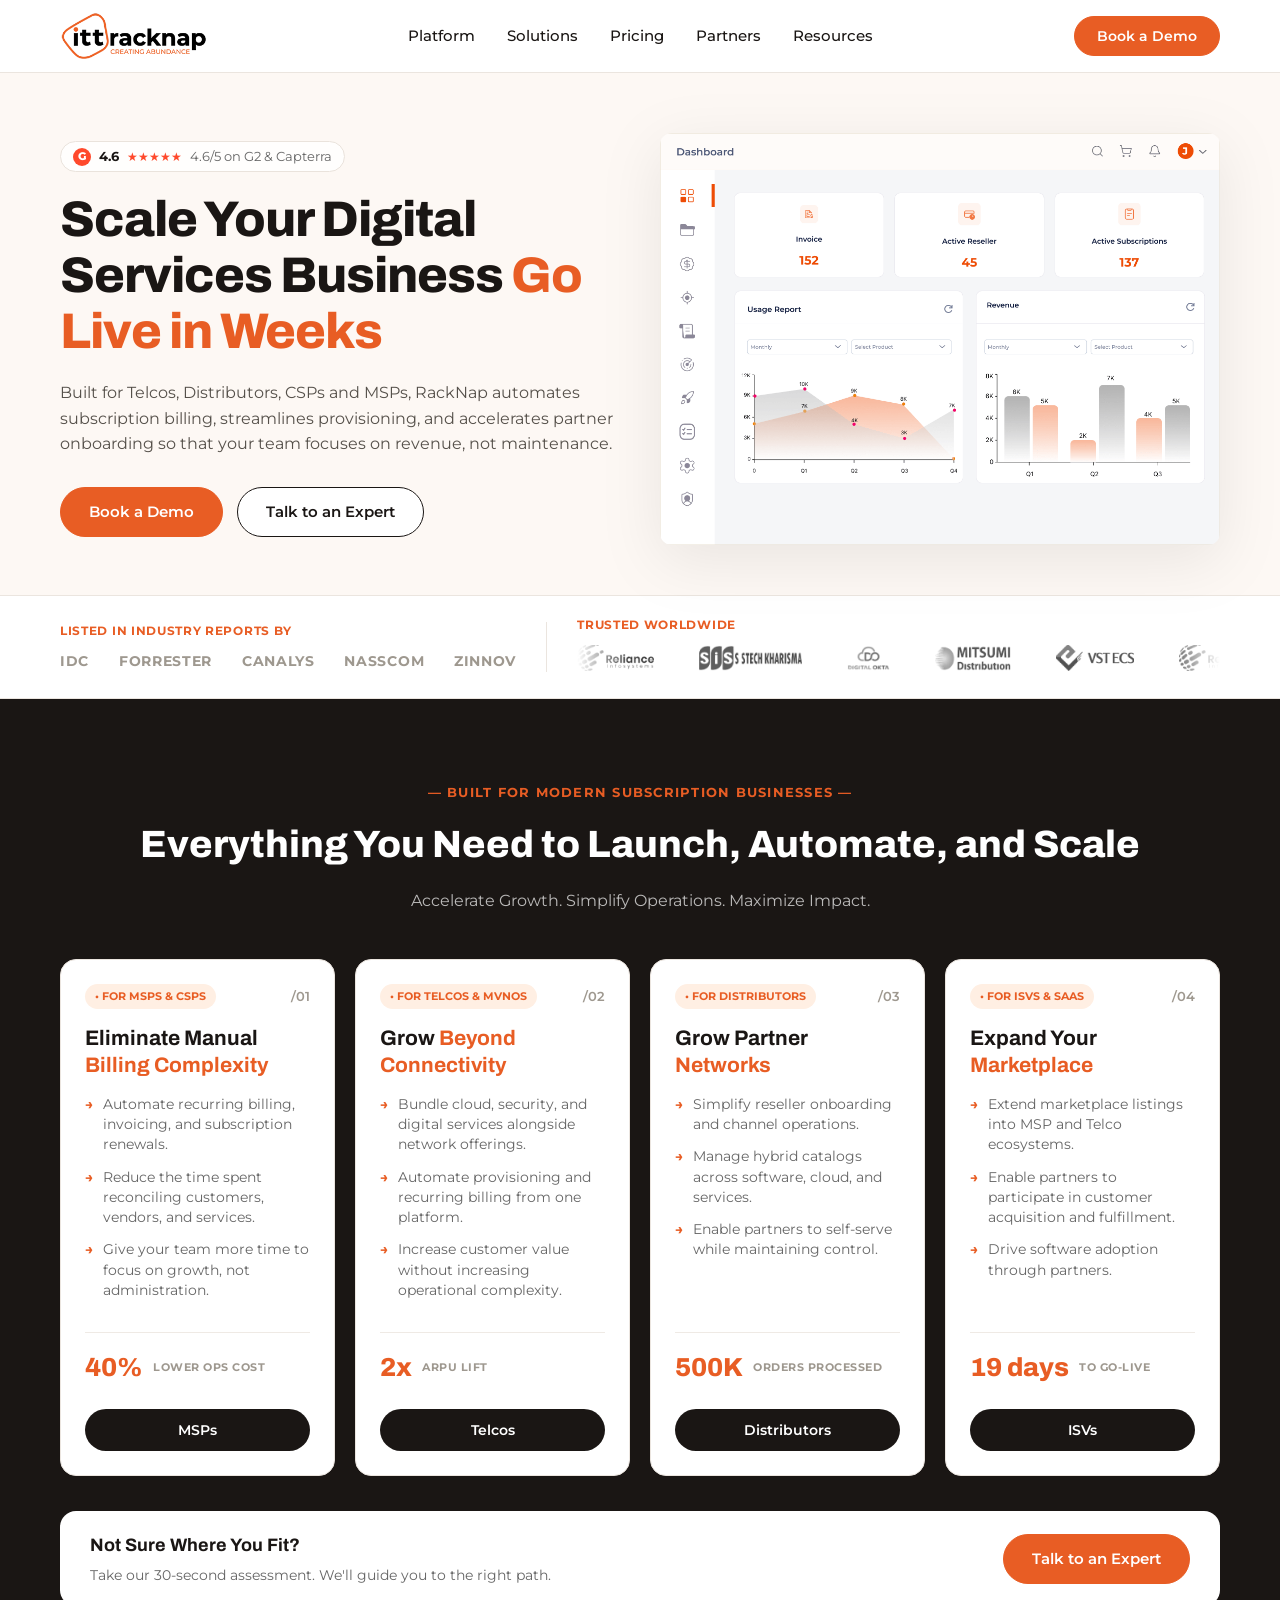
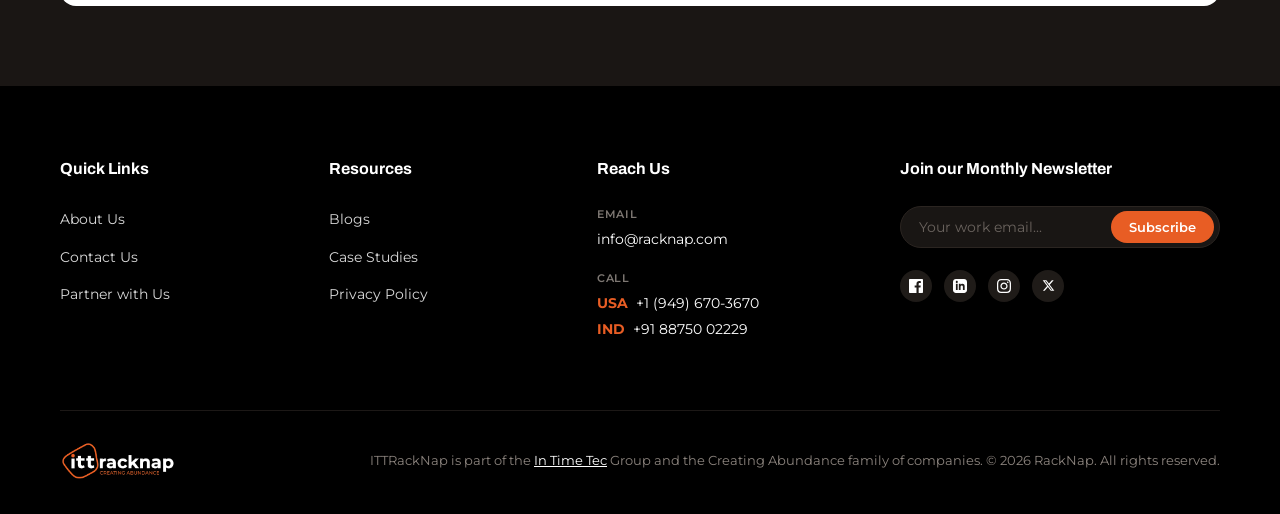
==== index.html @ 494c0e5d "first commit" ====
<!DOCTYPE html>
<html lang="en">
<head>
  <meta charset="UTF-8">
  <meta name="viewport" content="width=device-width, initial-scale=1.0">
  <title>RackNap - Subscription Management Platform &amp; Billing Software</title>
  
  <!-- Google Fonts: Archivo & Montserrat -->
  <link rel="preconnect" href="https://fonts.googleapis.com">
  <link rel="preconnect" href="https://fonts.gstatic.com" crossorigin>
  <link href="https://fonts.googleapis.com/css2?family=Archivo:wght@600;700;800&family=Montserrat:wght@400;500;600;700&display=swap" rel="stylesheet">
  
  <!-- Main Stylesheet -->
  <link rel="stylesheet" href="css/style.css">
</head>
<body>

  <!-- ==================== HEADER ==================== -->
  <header class="site-header">
    <div class="container navbar">
      <a href="#" class="logo">
        <img src="Assets/ittracknap-logo.webp" alt="RackNap Logo">
      </a>

      <!-- Mobile Hamburger Button -->
      <button class="nav-toggle" id="navToggle" aria-label="Toggle navigation">
        <span></span>
        <span></span>
        <span></span>
      </button>

      <!-- Navigation Links (No Arrows) -->
      <nav class="nav-menu" id="navMenu">
        <a href="#platform" class="nav-link">Platform</a>
        <a href="#solutions" class="nav-link">Solutions</a>
        <a href="#pricing" class="nav-link">Pricing</a>
        <a href="#partners" class="nav-link">Partners</a>
        <a href="#resources" class="nav-link">Resources</a>
      </nav>

      <a href="#demo" class="btn btn-primary btn-nav">Book a Demo</a>
    </div>
  </header>

  <!-- ==================== HERO SECTION ==================== -->
  <section class="hero-section">
    <div class="container hero-container">
      <div class="hero-text">
        <!-- G2 Rating -->
        <div class="rating-badge">
          <span class="g2-icon">G</span>
          <span class="rating-score">4.6</span>
          <span class="stars">★★★★★</span>
          <span class="rating-source">4.6/5 on G2 &amp; Capterra</span>
        </div>

        <h1 class="hero-title">
          Scale Your Digital Services Business <span class="text-orange">Go Live in Weeks</span>
        </h1>

        <p class="hero-desc">
          Built for Telcos, Distributors, CSPs and MSPs, RackNap automates subscription billing, streamlines provisioning, and accelerates partner onboarding so that your team focuses on revenue, not maintenance.
        </p>

        <div class="hero-buttons">
          <a href="#demo" class="btn btn-primary">Book a Demo</a>
          <a href="#expert" class="btn btn-outline">Talk to an Expert</a>
        </div>
      </div>

      <div class="hero-image">
        <img src="Assets/home-hero-img.png" alt="RackNap Dashboard">
      </div>
    </div>
  </section>

  <!-- ==================== TRUSTED BAR ==================== -->
  <section class="trusted-bar">
    <div class="container trusted-container">
      <!-- Left side: Industry Reports -->
      <div class="trusted-left">
        <span class="trusted-label">LISTED IN INDUSTRY REPORTS BY</span>
        <div class="reports-list">
          <span>IDC</span>
          <span>FORRESTER</span>
          <span>CANALYS</span>
          <span>NASSCOM</span>
          <span>ZINNOV</span>
        </div>
      </div>

      <!-- Right side: Partner Logos with Moving Animation -->
      <div class="trusted-right">
        <span class="trusted-label">TRUSTED WORLDWIDE</span>
        <div class="ticker-wrapper">
          <div class="ticker-track">
            <img src="Assets/cropped-Reliance-Logo.png" alt="Reliance Infosystems">
            <img src="Assets/sis-logo.png" alt="SISTECH Kharisma">
            <img src="Assets/digital-logo.png" alt="Digital Okta">
            <img src="Assets/misumi-logo.png" alt="Mitsumi">
            <img src="Assets/logo-vstecs-logo.png" alt="VST ECS">
            <!-- Duplicated for seamless loop -->
            <img src="Assets/cropped-Reliance-Logo.png" alt="Reliance Infosystems">
            <img src="Assets/sis-logo.png" alt="SISTECH Kharisma">
            <img src="Assets/digital-logo.png" alt="Digital Okta">
            <img src="Assets/misumi-logo.png" alt="Mitsumi">
            <img src="Assets/logo-vstecs-logo.png" alt="VST ECS">
          </div>
        </div>
      </div>
    </div>
  </section>

  <!-- ==================== FEATURES SECTION (DARK) ==================== -->
  <section class="features-section" id="solutions">
    <div class="container">
      <!-- Section Heading -->
      <div class="section-header">
        <span class="eyebrow">— BUILT FOR MODERN SUBSCRIPTION BUSINESSES —</span>
        <h2 class="section-title">Everything You Need to Launch, Automate, and Scale</h2>
        <p class="section-subtitle">Accelerate Growth. Simplify Operations. Maximize Impact.</p>
      </div>

      <!-- 4 Cards Grid (All white by default, turn dark on hover) -->
      <div class="cards-grid">
        <!-- Card 1 -->
        <div class="card">
          <div class="card-top">
            <span class="pill-tag">• FOR MSPS &amp; CSPS</span>
            <span class="card-num">/01</span>
          </div>
          <h3 class="card-title">Eliminate Manual <span class="hl">Billing Complexity</span></h3>
          <ul class="card-list">
            <li>Automate recurring billing, invoicing, and subscription renewals.</li>
            <li>Reduce the time spent reconciling customers, vendors, and services.</li>
            <li>Give your team more time to focus on growth, not administration.</li>
          </ul>
          <div class="card-stat">
            <span class="stat-num">40%</span>
            <span class="stat-text">LOWER OPS COST</span>
          </div>
          <a href="#" class="btn btn-card">MSPs</a>
        </div>

        <!-- Card 2 -->
        <div class="card">
          <div class="card-top">
            <span class="pill-tag">• FOR TELCOS &amp; MVNOS</span>
            <span class="card-num">/02</span>
          </div>
          <h3 class="card-title">Grow <span class="hl">Beyond Connectivity</span></h3>
          <ul class="card-list">
            <li>Bundle cloud, security, and digital services alongside network offerings.</li>
            <li>Automate provisioning and recurring billing from one platform.</li>
            <li>Increase customer value without increasing operational complexity.</li>
          </ul>
          <div class="card-stat">
            <span class="stat-num">2x</span>
            <span class="stat-text">ARPU LIFT</span>
          </div>
          <a href="#" class="btn btn-card">Telcos</a>
        </div>

        <!-- Card 3 -->
        <div class="card">
          <div class="card-top">
            <span class="pill-tag">• FOR DISTRIBUTORS</span>
            <span class="card-num">/03</span>
          </div>
          <h3 class="card-title">Grow Partner <span class="hl">Networks</span></h3>
          <ul class="card-list">
            <li>Simplify reseller onboarding and channel operations.</li>
            <li>Manage hybrid catalogs across software, cloud, and services.</li>
            <li>Enable partners to self-serve while maintaining control.</li>
          </ul>
          <div class="card-stat">
            <span class="stat-num">500K</span>
            <span class="stat-text">ORDERS PROCESSED</span>
          </div>
          <a href="#" class="btn btn-card">Distributors</a>
        </div>

        <!-- Card 4 -->
        <div class="card">
          <div class="card-top">
            <span class="pill-tag">• FOR ISVS &amp; SAAS</span>
            <span class="card-num">/04</span>
          </div>
          <h3 class="card-title">Expand Your <span class="hl">Marketplace</span></h3>
          <ul class="card-list">
            <li>Extend marketplace listings into MSP and Telco ecosystems.</li>
            <li>Enable partners to participate in customer acquisition and fulfillment.</li>
            <li>Drive software adoption through partners.</li>
          </ul>
          <div class="card-stat">
            <span class="stat-num">19 days</span>
            <span class="stat-text">TO GO-LIVE</span>
          </div>
          <a href="#" class="btn btn-card">ISVs</a>
        </div>
      </div>

      <!-- Banner Strip -->
      <div class="cta-banner">
        <div class="cta-banner-text">
          <strong>Not Sure Where You Fit?</strong>
          <p>Take our 30-second assessment. We'll guide you to the right path.</p>
        </div>
        <a href="#expert" class="btn btn-primary">Talk to an Expert</a>
      </div>
    </div>
  </section>

  <!-- ==================== FOOTER ==================== -->
  <footer class="site-footer">
    <div class="container">
      <div class="footer-columns">
        <!-- Col 1: Quick Links -->
        <div class="footer-col">
          <h4 class="footer-heading">Quick Links</h4>
          <ul class="footer-links">
            <li><a href="#">About Us</a></li>
            <li><a href="#">Contact Us</a></li>
            <li><a href="#">Partner with Us</a></li>
          </ul>
        </div>

        <!-- Col 2: Resources -->
        <div class="footer-col">
          <h4 class="footer-heading">Resources</h4>
          <ul class="footer-links">
            <li><a href="#">Blogs</a></li>
            <li><a href="#">Case Studies</a></li>
            <li><a href="#">Privacy Policy</a></li>
          </ul>
        </div>

        <!-- Col 3: Reach Us -->
        <div class="footer-col">
          <h4 class="footer-heading">Reach Us</h4>
          <div class="footer-contact-group">
            <span class="contact-label">EMAIL</span>
            <a href="mailto:info@racknap.com" class="contact-value">info@racknap.com</a>
          </div>
          <div class="footer-contact-group">
            <span class="contact-label">CALL</span>
            <a href="tel:+19496703670" class="contact-value"><span class="country-tag">USA</span> +1 (949) 670-3670</a>
            <a href="tel:+918875002229" class="contact-value"><span class="country-tag">IND</span> +91 88750 02229</a>
          </div>
        </div>

        <!-- Col 4: Newsletter -->
        <div class="footer-col">
          <h4 class="footer-heading">Join our Monthly Newsletter</h4>
          <form class="newsletter-box" onsubmit="event.preventDefault(); alert('Subscribed successfully!');">
            <input type="email" placeholder="Your work email..." required>
            <button type="submit" class="newsletter-btn">Subscribe</button>
          </form>
          <div class="footer-socials">
            <a href="#" aria-label="Facebook" class="social-circle">
              <svg width="14" height="14" viewBox="0 0 24 24" fill="currentColor"><path d="M22.675 0h-21.35c-.732 0-1.325.593-1.325 1.325v21.351c0 .731.593 1.324 1.325 1.324h11.495v-9.294h-3.128v-3.622h3.128v-2.671c0-3.1 1.893-4.788 4.659-4.788 1.325 0 2.463.099 2.795.143v3.24l-1.918.001c-1.504 0-1.795.715-1.795 1.763v2.313h3.587l-.467 3.622h-3.12v9.293h6.116c.73 0 1.323-.593 1.323-1.325v-21.35c0-.732-.593-1.325-1.325-1.325z"/></svg>
            </a>
            <a href="#" aria-label="LinkedIn" class="social-circle">
              <svg width="14" height="14" viewBox="0 0 24 24" fill="currentColor"><path d="M19 0h-14c-2.761 0-5 2.239-5 5v14c0 2.761 2.239 5 5 5h14c2.762 0 5-2.239 5-5v-14c0-2.761-2.238-5-5-5zm-11 19h-3v-11h3v11zm-1.5-12.268c-.966 0-1.75-.79-1.75-1.764s.784-1.764 1.75-1.764 1.75.79 1.75 1.764-.783 1.764-1.75 1.764zm13.5 12.268h-3v-5.604c0-3.368-4-3.113-4 0v5.604h-3v-11h3v1.765c1.396-2.586 7-2.777 7 2.476v6.759z"/></svg>
            </a>
            <a href="#" aria-label="Instagram" class="social-circle">
              <svg width="14" height="14" viewBox="0 0 24 24" fill="currentColor"><path d="M12 2.163c3.204 0 3.584.012 4.85.07 3.252.148 4.771 1.691 4.919 4.919.058 1.265.069 1.645.069 4.849 0 3.205-.012 3.584-.069 4.849-.149 3.225-1.664 4.771-4.919 4.919-1.266.058-1.644.07-4.85.07-3.204 0-3.584-.012-4.849-.07-3.26-.149-4.771-1.699-4.919-4.92-.058-1.265-.07-1.644-.07-4.849 0-3.204.013-3.583.07-4.849.149-3.227 1.664-4.771 4.919-4.919 1.266-.057 1.645-.069 4.849-.069zm0-2.163c-3.259 0-3.667.014-4.947.072-4.358.2-6.78 2.618-6.98 6.98-.059 1.281-.073 1.689-.073 4.948 0 3.259.014 3.668.072 4.948.2 4.358 2.618 6.78 6.98 6.98 1.281.058 1.689.072 4.948.072 3.259 0 3.668-.014 4.948-.072 4.354-.2 6.782-2.618 6.979-6.98.059-1.28.073-1.689.073-4.948 0-3.259-.014-3.667-.072-4.947-.196-4.354-2.617-6.78-6.979-6.98-1.281-.059-1.69-.073-4.949-.073zm0 5.838c-3.403 0-6.162 2.759-6.162 6.162s2.759 6.163 6.162 6.163 6.162-2.759 6.162-6.163c0-3.403-2.759-6.162-6.162-6.162zm0 10.162c-2.209 0-4-1.79-4-4 0-2.209 1.791-4 4-4s4 1.791 4 4c0 2.21-1.791 4-4 4zm6.406-11.845c-.796 0-1.441.645-1.441 1.44s.645 1.44 1.441 1.44c.795 0 1.439-.645 1.439-1.44s-.644-1.44-1.439-1.44z"/></svg>
            </a>
            <a href="#" aria-label="Twitter X" class="social-circle">
              <svg width="13" height="13" viewBox="0 0 24 24" fill="currentColor"><path d="M18.244 2.25h3.308l-7.227 8.26 8.502 11.24H16.17l-5.214-6.817L4.99 21.75H1.68l7.73-8.835L1.254 2.25H8.08l4.713 6.231zm-1.161 17.52h1.833L7.084 4.126H5.117z"/></svg>
            </a>
          </div>
        </div>
      </div>

      <!-- Footer Bottom -->
      <div class="footer-bottom">
        <div class="footer-bottom-logo">
          <img src="Assets/ittracknap-white-logo.webp" alt="itt racknap logo">
        </div>
        <div class="copyright-text">
          ITTRackNap is part of the <a href="https://www.intimetec.com/" target="_blank">In Time Tec</a> Group and the Creating Abundance family of companies. &copy; 2026 RackNap. All rights reserved.
        </div>
      </div>
    </div>
  </footer>

  <script src="js/main.js"></script>
</body>
</html>
---- css/style.css ----
/* ==========================================================
   RackNap Practice Homepage Clone
   Clean, Beginner-Friendly CSS (No Frameworks)
   ========================================================== */

/* --- 1. Global Variables & Reset --- */
:root {
  --orange: #E85D24;
  --orange-hover: #D04E18;
  --dark: #1A1614;
  --dark-card: #241F1C;
  --cream: #FDF8F4;
  --text-gray: #55504A;
  --muted-gray: #9E988F;
  --border-light: #EBE5DF;
  --white: #FFFFFF;
  --font-heading: 'Archivo', sans-serif;
  --font-body: 'Montserrat', sans-serif;
}

* {
  margin: 0;
  padding: 0;
  box-sizing: border-box;
}

body {
  font-family: var(--font-body);
  color: var(--dark);
  background-color: var(--white);
  line-height: 1.6;
}

img {
  max-width: 100%;
  height: auto;
  display: block;
}

a {
  text-decoration: none;
  color: inherit;
}

.text-orange {
  color: var(--orange);
}

.container {
  max-width: 1200px;
  margin: 0 auto;
  padding: 0 20px;
}

/* --- 2. Buttons --- */
.btn {
  display: inline-block;
  font-family: var(--font-body);
  font-size: 15px;
  font-weight: 600;
  border-radius: 50px;
  padding: 12px 28px;
  cursor: pointer;
  transition: 0.2s ease;
  text-align: center;
}

.btn-primary {
  background-color: var(--orange);
  color: var(--white);
  border: 1.5px solid var(--orange);
}

.btn-primary:hover {
  background-color: var(--orange-hover);
  border-color: var(--orange-hover);
}

.btn-outline {
  background-color: var(--white);
  color: var(--dark);
  border: 1.5px solid var(--dark);
}

.btn-outline:hover {
  background-color: var(--orange);
  border-color: var(--orange);
  color: var(--white);
}

.btn-card {
  width: 100%;
  background: var(--dark);
  color: var(--white);
  padding: 10px;
  font-size: 14px;
  font-weight: 600;
  border-radius: 30px;
  margin-top: auto;
  text-align: center;
  transition: background-color 0.25s ease, color 0.25s ease;
}

/* --- 3. Header (Non-sticky, flows naturally) --- */
.site-header {
  position: relative; /* Not fixed */
  background: var(--white);
  border-bottom: 1px solid var(--border-light);
}

.navbar {
  display: flex;
  align-items: center;
  justify-content: space-between;
  height: 72px;
}

.logo img {
  height: 48px;
}

.nav-menu {
  display: flex;
  gap: 32px;
}

.nav-link {
  font-size: 15px;
  font-weight: 500;
  color: var(--dark);
  transition: color 0.2s ease;
}

.nav-link:hover {
  color: var(--orange);
}

.btn-nav {
  padding: 8px 22px;
  font-size: 14px;
}

.nav-toggle {
  display: none;
  background: none;
  border: none;
  cursor: pointer;
  flex-direction: column;
  gap: 5px;
}

.nav-toggle span {
  display: block;
  width: 24px;
  height: 2px;
  background: var(--dark);
}

/* --- 4. Hero Section --- */
.hero-section {
  background-color: var(--cream);
  padding: 60px 0 50px;
}

.hero-container {
  display: flex;
  align-items: center;
  justify-content: space-between;
  gap: 40px;
}

.hero-text {
  flex: 1;
}

.rating-badge {
  display: inline-flex;
  align-items: center;
  gap: 8px;
  background: rgba(255, 255, 255, 0.85);
  padding: 4px 12px;
  border-radius: 30px;
  border: 1px solid #EAE3DC;
  margin-bottom: 20px;
  font-size: 13px;
}

.g2-icon {
  background: #FF492C;
  color: #fff;
  font-weight: 800;
  font-size: 11px;
  width: 18px;
  height: 18px;
  border-radius: 50%;
  display: inline-flex;
  align-items: center;
  justify-content: center;
}

.rating-score {
  font-weight: 700;
}

.stars {
  color: #FF492C;
  font-size: 12px;
}

.rating-source {
  color: #666;
}

.hero-title {
  font-family: var(--font-heading);
  font-size: 50px;
  line-height: 1.12;
  font-weight: 800;
  margin-bottom: 20px;
  letter-spacing: -0.02em;
}

.hero-desc {
  font-size: 16px;
  color: var(--text-gray);
  max-width: 580px;
  margin-bottom: 30px;
  line-height: 1.6;
}

.hero-buttons {
  display: flex;
  gap: 14px;
}

.hero-image {
  flex: 1;
}

.hero-image img {
  width: 100%;
  border-radius: 12px;
  filter: drop-shadow(0 15px 30px rgba(0, 0, 0, 0.08));
}

/* --- 5. Trusted Bar (Animated Horizontal Ticker) --- */
.trusted-bar {
  border-top: 1px solid var(--border-light);
  border-bottom: 1px solid var(--border-light);
  padding: 20px 0;
  background: var(--white);
  overflow: hidden;
}

.trusted-container {
  display: flex;
  align-items: center;
}

.trusted-left {
  flex: 0 0 42%;
  padding-right: 30px;
  border-right: 1px solid var(--border-light);
}

.trusted-right {
  flex: 0 0 58%;
  padding-left: 30px;
  overflow: hidden;
}

.trusted-label {
  display: block;
  font-size: 11.5px;
  font-weight: 700;
  color: var(--orange);
  letter-spacing: 0.06em;
  margin-bottom: 10px;
}

.reports-list {
  display: flex;
  justify-content: space-between;
  font-size: 13.5px;
  font-weight: 700;
  color: var(--muted-gray);
  letter-spacing: 0.05em;
}

/* Infinite Ticker Animation */
.ticker-wrapper {
  overflow: hidden;
  width: 100%;
  position: relative;
  mask-image: linear-gradient(to right, transparent, black 8%, black 92%, transparent);
  -webkit-mask-image: linear-gradient(to right, transparent, black 8%, black 92%, transparent);
}

.ticker-track {
  display: inline-flex;
  align-items: center;
  gap: 45px;
  white-space: nowrap;
  animation: tickerSlide 22s linear infinite;
  will-change: transform;
}

.ticker-track:hover {
  animation-play-state: paused;
}

.ticker-track img {
  height: 26px;
  width: auto;
  object-fit: contain;
  filter: grayscale(100%);
  opacity: 0.8;
  transition: filter 0.25s ease, opacity 0.25s ease;
}

.ticker-track img:hover {
  filter: grayscale(0%);
  opacity: 1;
}

@keyframes tickerSlide {
  0% {
    transform: translateX(0);
  }
  100% {
    transform: translateX(-50%);
  }
}

/* --- 6. Features Section (Dark) --- */
.features-section {
  background-color: var(--dark);
  padding: 80px 0;
  color: var(--white);
}

.section-header {
  text-align: center;
  margin-bottom: 45px;
}

.eyebrow {
  display: inline-block;
  font-size: 12.5px;
  font-weight: 700;
  color: var(--orange);
  letter-spacing: 0.1em;
  margin-bottom: 12px;
}

.section-title {
  font-family: var(--font-heading);
  font-size: 38px;
  font-weight: 800;
  margin-bottom: 12px;
}

.section-subtitle {
  font-size: 16px;
  color: rgba(255, 255, 255, 0.7);
}

/* Cards Grid */
.cards-grid {
  display: grid;
  grid-template-columns: repeat(4, 1fr);
  gap: 20px;
  margin-bottom: 35px;
}

/* Default: All Cards are White */
.card {
  background: var(--white);
  color: var(--dark);
  border-radius: 16px;
  padding: 24px;
  display: flex;
  flex-direction: column;
  border: 1px solid var(--border-light);
  transition: transform 0.3s ease, background-color 0.3s ease, border-color 0.3s ease, box-shadow 0.3s ease;
}

.card .hl {
  color: var(--orange);
}

/* Hover: Card turns Dark Soft like original site */
.card:hover {
  transform: translateY(-6px);
  background: var(--dark-card);
  color: var(--white);
  border-color: #38312C;
  box-shadow: 0 16px 36px rgba(0, 0, 0, 0.45);
}

.card:hover .card-title {
  color: var(--white);
}

.card:hover .card-list li {
  color: rgba(255, 255, 255, 0.75);
}

.card:hover .card-stat {
  border-top-color: #38312C;
}

.card:hover .card-stat .stat-text {
  color: rgba(255, 255, 255, 0.65);
}

.card:hover .btn-card {
  background: var(--orange);
  color: var(--white);
}

.card-top {
  display: flex;
  justify-content: space-between;
  align-items: center;
  margin-bottom: 16px;
}

.pill-tag {
  background: #FFEFE3;
  color: var(--orange);
  font-size: 11px;
  font-weight: 700;
  padding: 4px 10px;
  border-radius: 20px;
}

.card-num {
  color: var(--muted-gray);
  font-size: 13px;
  font-weight: 600;
}

.card-title {
  font-family: var(--font-heading);
  font-size: 21px;
  font-weight: 700;
  line-height: 1.25;
  margin-bottom: 16px;
  transition: color 0.3s ease;
}

.card-list {
  list-style: none;
  margin-bottom: 20px;
  flex-grow: 1;
}

.card-list li {
  font-size: 13.5px;
  color: #666;
  margin-bottom: 12px;
  line-height: 1.5;
  position: relative;
  padding-left: 18px;
  transition: color 0.3s ease;
}

.card-list li::before {
  content: '→';
  color: var(--orange);
  position: absolute;
  left: 0;
  font-weight: 700;
}

.card-stat {
  display: flex;
  align-items: center;
  gap: 10px;
  margin-bottom: 20px;
  padding-top: 14px;
  border-top: 1px solid #EFEAE5;
  transition: border-color 0.3s ease;
}

.stat-num {
  font-family: var(--font-heading);
  font-size: 26px;
  font-weight: 800;
  color: var(--orange);
}

.stat-text {
  font-size: 10.5px;
  font-weight: 700;
  color: var(--muted-gray);
  letter-spacing: 0.05em;
  transition: color 0.3s ease;
}

/* Banner Strip */
.cta-banner {
  background: var(--white);
  border-radius: 16px;
  padding: 20px 30px;
  display: flex;
  align-items: center;
  justify-content: space-between;
}

.cta-banner-text strong {
  font-family: var(--font-heading);
  font-size: 18px;
  color: var(--dark);
  display: block;
  margin-bottom: 4px;
}

.cta-banner-text p {
  font-size: 14px;
  color: #666;
}

/* --- 7. Footer (Matches Original Reference) --- */
.site-footer {
  background: #000000;
  color: var(--white);
  padding: 70px 0 35px;
  font-family: var(--font-body);
}

.footer-columns {
  display: grid;
  grid-template-columns: 1fr 1fr 1.15fr 1.4fr;
  gap: 40px;
  margin-bottom: 50px;
}

.footer-heading {
  font-family: var(--font-heading);
  font-size: 16px;
  font-weight: 700;
  color: #FFFFFF;
  margin-bottom: 24px;
}

.footer-links {
  list-style: none;
}

.footer-links li {
  margin-bottom: 12px;
}

.footer-links a {
  font-size: 14px;
  color: rgba(255, 255, 255, 0.85);
  transition: color 0.2s ease;
}

.footer-links a:hover {
  color: var(--orange);
}

/* Reach Us Column */
.footer-contact-group {
  margin-bottom: 20px;
}

.contact-label {
  display: block;
  font-size: 11px;
  font-weight: 600;
  color: #7E7873;
  letter-spacing: 0.06em;
  text-transform: uppercase;
  margin-bottom: 4px;
}

.contact-value {
  display: block;
  font-size: 14px;
  color: #FFFFFF;
  margin-bottom: 4px;
  transition: color 0.2s ease;
}

.contact-value:hover {
  color: var(--orange);
}

.country-tag {
  color: var(--orange);
  font-weight: 700;
  margin-right: 4px;
}

/* Monthly Newsletter Pill Form */
.newsletter-box {
  background: #191614;
  border: 1px solid #2B2521;
  border-radius: 50px;
  padding: 4px 5px 4px 18px;
  display: flex;
  align-items: center;
  max-width: 320px;
  margin-bottom: 22px;
  transition: border-color 0.2s ease;
}

.newsletter-box:focus-within {
  border-color: var(--orange);
}

.newsletter-box input {
  background: transparent;
  border: none;
  outline: none;
  color: #FFFFFF;
  font-family: var(--font-body);
  font-size: 13.5px;
  flex: 1;
  min-width: 0;
}

.newsletter-box input::placeholder {
  color: #6A635E;
}

.newsletter-btn {
  background: var(--orange);
  color: #FFFFFF;
  border: none;
  border-radius: 50px;
  padding: 8px 18px;
  font-family: var(--font-body);
  font-size: 13px;
  font-weight: 600;
  cursor: pointer;
  flex-shrink: 0;
  transition: background-color 0.2s ease;
}

.newsletter-btn:hover {
  background: var(--orange-hover);
}

/* Social Icon Circles */
.footer-socials {
  display: flex;
  gap: 12px;
}

.social-circle {
  width: 32px;
  height: 32px;
  border-radius: 50%;
  background: #1F1B18;
  color: #FFFFFF;
  display: inline-flex;
  align-items: center;
  justify-content: center;
  transition: background-color 0.2s ease, transform 0.2s ease;
}

.social-circle:hover {
  background: var(--orange);
  transform: translateY(-2px);
}

/* Footer Bottom Bar */
.footer-bottom {
  border-top: 1px solid #1C1816;
  padding-top: 30px;
  display: flex;
  align-items: center;
  justify-content: space-between;
  gap: 20px;
}

.footer-bottom-logo img {
  height: 38px;
  width: auto;
}

.copyright-text {
  font-size: 13px;
  color: #8C847E;
  line-height: 1.5;
}

.copyright-text a {
  color: #FFFFFF;
  text-decoration: underline;
}

.copyright-text a:hover {
  color: var(--orange);
}

/* --- 8. Responsive Design --- */
@media (max-width: 991px) {
  .nav-menu {
    display: none;
    position: absolute;
    top: 72px;
    left: 0;
    width: 100%;
    background: var(--white);
    flex-direction: column;
    padding: 20px;
    border-bottom: 1px solid var(--border-light);
    box-shadow: 0 10px 20px rgba(0, 0, 0, 0.08);
  }

  .nav-menu.active {
    display: flex;
  }

  .nav-toggle {
    display: flex;
  }

  .btn-nav {
    display: none;
  }

  .hero-container {
    flex-direction: column;
    text-align: center;
  }

  .hero-desc {
    margin: 0 auto 30px;
  }

  .hero-buttons {
    justify-content: center;
  }

  .trusted-container {
    flex-direction: column;
    gap: 20px;
    text-align: center;
  }

  .trusted-left {
    border-right: none;
    border-bottom: 1px solid var(--border-light);
    padding-right: 0;
    padding-bottom: 15px;
    width: 100%;
  }

  .reports-list {
    justify-content: center;
    gap: 20px;
    flex-wrap: wrap;
  }

  .trusted-right {
    padding-left: 0;
    width: 100%;
  }

  .cards-grid {
    grid-template-columns: repeat(2, 1fr);
  }

  .cta-banner {
    flex-direction: column;
    text-align: center;
    gap: 15px;
  }

  .footer-columns {
    grid-template-columns: repeat(2, 1fr);
  }

  .footer-bottom {
    flex-direction: column;
    text-align: center;
    gap: 15px;
  }
}

@media (max-width: 600px) {
  .hero-title {
    font-size: 34px;
  }

  .hero-buttons {
    flex-direction: column;
  }

  .cards-grid {
    grid-template-columns: 1fr;
  }

  .footer-columns {
    grid-template-columns: 1fr;
    text-align: center;
  }

  .newsletter-box {
    margin: 0 auto 20px;
  }

  .footer-socials {
    justify-content: center;
  }
}
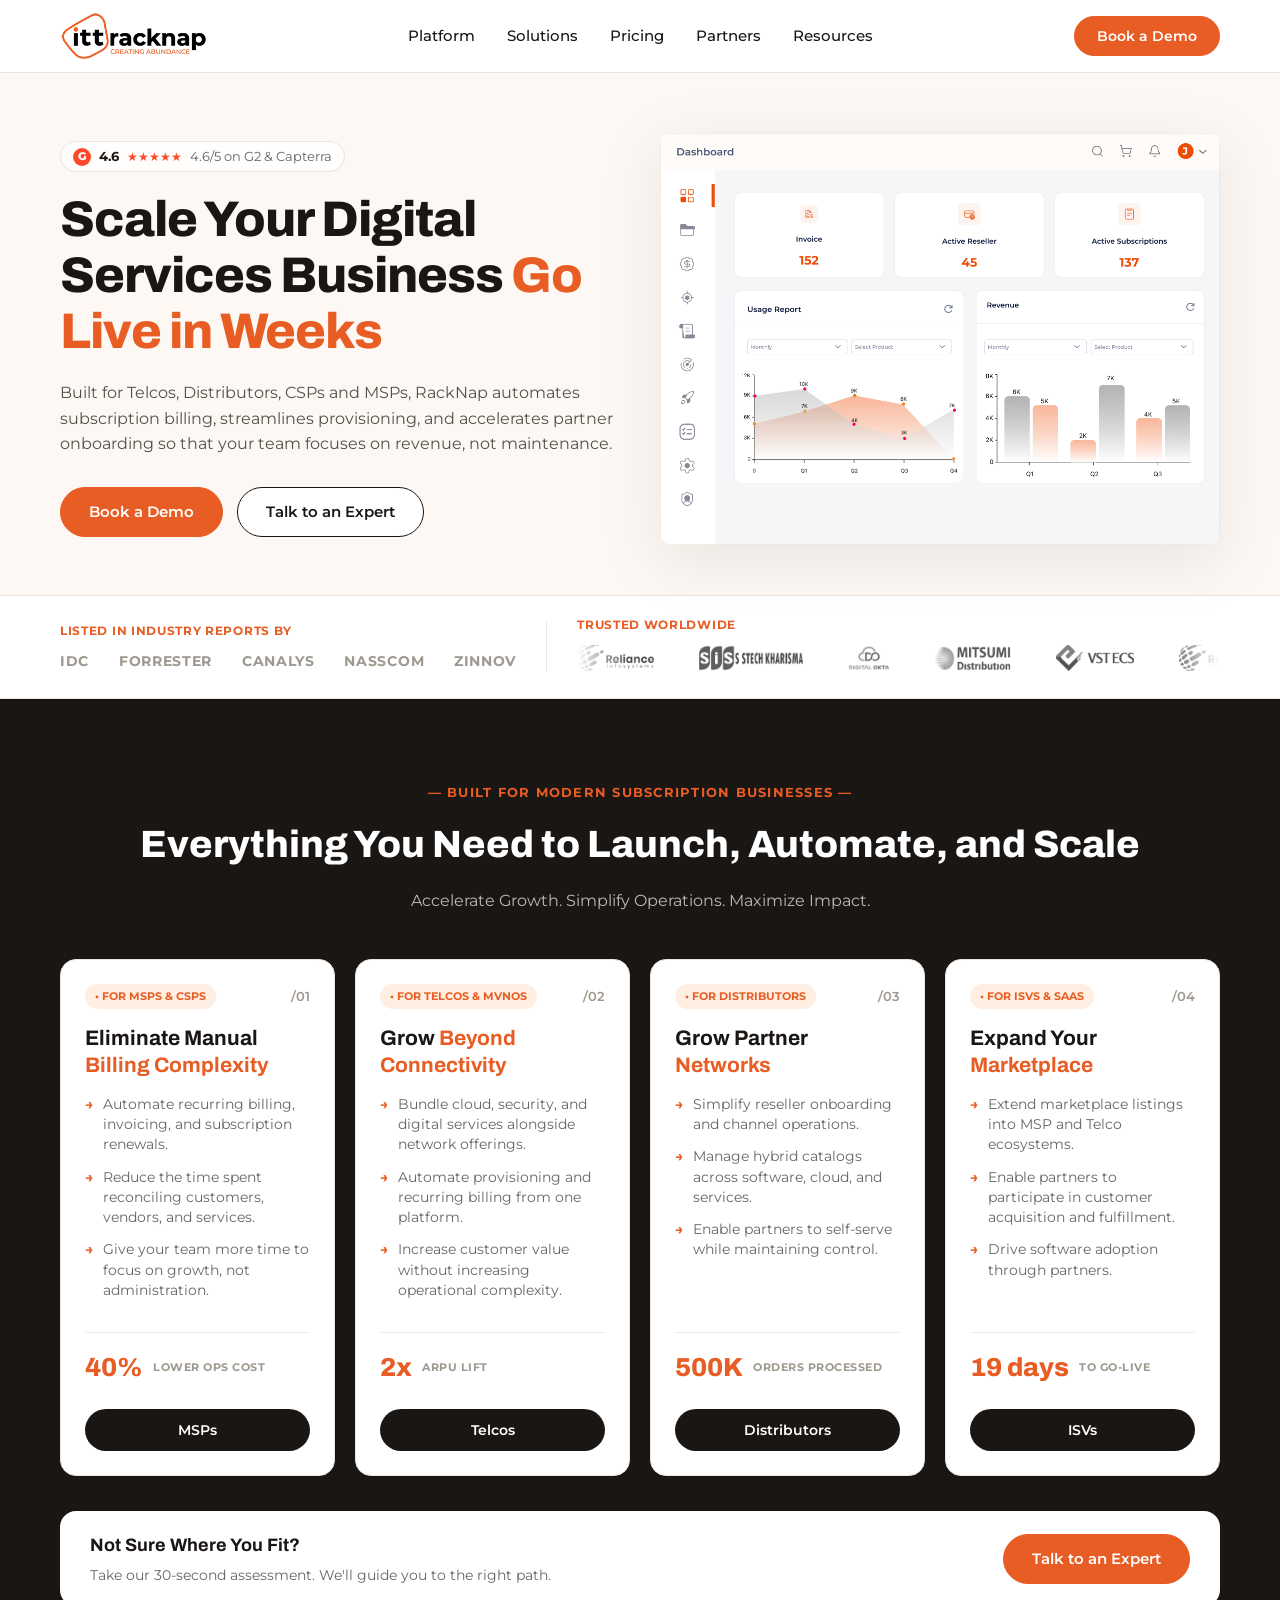
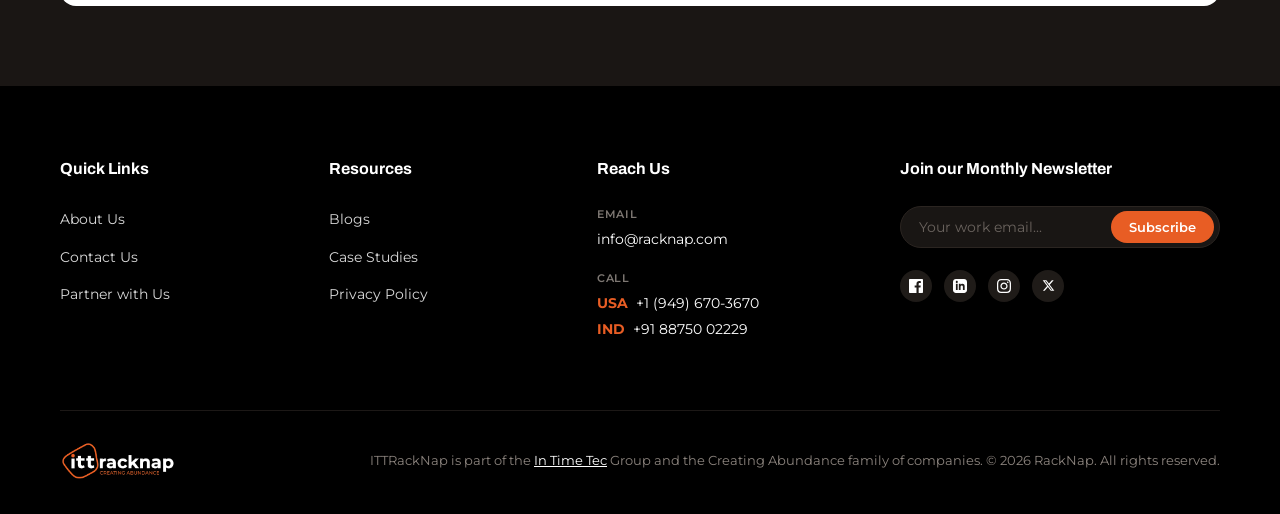
==== commit dbad85ba: "Optimize and clean CSS structure" ====
--- a/index.html
+++ b/index.html
@@ -29,7 +29,7 @@
         <span></span>
       </button>
 
-      <!-- Navigation Links (No Arrows) -->
+      <!-- Navigation Links  -->
       <nav class="nav-menu" id="navMenu">
         <a href="#platform" class="nav-link">Platform</a>
         <a href="#solutions" class="nav-link">Solutions</a>
--- a/css/style.css
+++ b/css/style.css
@@ -1,9 +1,9 @@
 /* ==========================================================
    RackNap Practice Homepage Clone
-   Clean, Beginner-Friendly CSS (No Frameworks)
+   Clean, Optimized & Beginner-Friendly CSS
    ========================================================== */
 
-/* --- 1. Global Variables & Reset --- */
+/* --- 1. Variables & Global Reset --- */
 :root {
   --orange: #E85D24;
   --orange-hover: #D04E18;
@@ -52,7 +52,7 @@
   padding: 0 20px;
 }
 
-/* --- 2. Buttons --- */
+/* --- 2. Reusable Buttons --- */
 .btn {
   display: inline-block;
   font-family: var(--font-body);
@@ -61,8 +61,8 @@
   border-radius: 50px;
   padding: 12px 28px;
   cursor: pointer;
-  transition: 0.2s ease;
   text-align: center;
+  transition: all 0.2s ease;
 }
 
 .btn-primary {
@@ -86,6 +86,11 @@
   background-color: var(--orange);
   border-color: var(--orange);
   color: var(--white);
+}
+
+.btn-nav {
+  padding: 8px 22px;
+  font-size: 14px;
 }
 
 .btn-card {
@@ -98,12 +103,12 @@
   border-radius: 30px;
   margin-top: auto;
   text-align: center;
-  transition: background-color 0.25s ease, color 0.25s ease;
-}
-
-/* --- 3. Header (Non-sticky, flows naturally) --- */
+  transition: all 0.25s ease;
+}
+
+/* --- 3. Header & Navigation --- */
 .site-header {
-  position: relative; /* Not fixed */
+  position: relative;
   background: var(--white);
   border-bottom: 1px solid var(--border-light);
 }
@@ -133,11 +138,6 @@
 
 .nav-link:hover {
   color: var(--orange);
-}
-
-.btn-nav {
-  padding: 8px 22px;
-  font-size: 14px;
 }
 
 .nav-toggle {
@@ -225,7 +225,6 @@
   color: var(--text-gray);
   max-width: 580px;
   margin-bottom: 30px;
-  line-height: 1.6;
 }
 
 .hero-buttons {
@@ -243,13 +242,12 @@
   filter: drop-shadow(0 15px 30px rgba(0, 0, 0, 0.08));
 }
 
-/* --- 5. Trusted Bar (Animated Horizontal Ticker) --- */
+/* --- 5. Trusted Bar (Animated Continuous Ticker) --- */
 .trusted-bar {
   border-top: 1px solid var(--border-light);
   border-bottom: 1px solid var(--border-light);
   padding: 20px 0;
   background: var(--white);
-  overflow: hidden;
 }
 
 .trusted-container {
@@ -266,7 +264,6 @@
 .trusted-right {
   flex: 0 0 58%;
   padding-left: 30px;
-  overflow: hidden;
 }
 
 .trusted-label {
@@ -287,11 +284,9 @@
   letter-spacing: 0.05em;
 }
 
-/* Infinite Ticker Animation */
 .ticker-wrapper {
   overflow: hidden;
   width: 100%;
-  position: relative;
   mask-image: linear-gradient(to right, transparent, black 8%, black 92%, transparent);
   -webkit-mask-image: linear-gradient(to right, transparent, black 8%, black 92%, transparent);
 }
@@ -302,7 +297,6 @@
   gap: 45px;
   white-space: nowrap;
   animation: tickerSlide 22s linear infinite;
-  will-change: transform;
 }
 
 .ticker-track:hover {
@@ -311,11 +305,10 @@
 
 .ticker-track img {
   height: 26px;
-  width: auto;
   object-fit: contain;
   filter: grayscale(100%);
   opacity: 0.8;
-  transition: filter 0.25s ease, opacity 0.25s ease;
+  transition: all 0.25s ease;
 }
 
 .ticker-track img:hover {
@@ -324,15 +317,11 @@
 }
 
 @keyframes tickerSlide {
-  0% {
-    transform: translateX(0);
-  }
-  100% {
-    transform: translateX(-50%);
-  }
-}
-
-/* --- 6. Features Section (Dark) --- */
+  0% { transform: translateX(0); }
+  100% { transform: translateX(-50%); }
+}
+
+/* --- 6. Features Section (Dark Theme) --- */
 .features-section {
   background-color: var(--dark);
   padding: 80px 0;
@@ -365,7 +354,6 @@
   color: rgba(255, 255, 255, 0.7);
 }
 
-/* Cards Grid */
 .cards-grid {
   display: grid;
   grid-template-columns: repeat(4, 1fr);
@@ -373,7 +361,7 @@
   margin-bottom: 35px;
 }
 
-/* Default: All Cards are White */
+/* Cards (White by default, turns dark on hover) */
 .card {
   background: var(--white);
   color: var(--dark);
@@ -382,14 +370,13 @@
   display: flex;
   flex-direction: column;
   border: 1px solid var(--border-light);
-  transition: transform 0.3s ease, background-color 0.3s ease, border-color 0.3s ease, box-shadow 0.3s ease;
+  transition: all 0.3s ease;
 }
 
 .card .hl {
   color: var(--orange);
 }
 
-/* Hover: Card turns Dark Soft like original site */
 .card:hover {
   transform: translateY(-6px);
   background: var(--dark-card);
@@ -398,26 +385,11 @@
   box-shadow: 0 16px 36px rgba(0, 0, 0, 0.45);
 }
 
-.card:hover .card-title {
-  color: var(--white);
-}
-
-.card:hover .card-list li {
-  color: rgba(255, 255, 255, 0.75);
-}
-
-.card:hover .card-stat {
-  border-top-color: #38312C;
-}
-
-.card:hover .card-stat .stat-text {
-  color: rgba(255, 255, 255, 0.65);
-}
-
-.card:hover .btn-card {
-  background: var(--orange);
-  color: var(--white);
-}
+.card:hover .card-title { color: var(--white); }
+.card:hover .card-list li { color: rgba(255, 255, 255, 0.75); }
+.card:hover .card-stat { border-top-color: #38312C; }
+.card:hover .card-stat .stat-text { color: rgba(255, 255, 255, 0.65); }
+.card:hover .btn-card { background: var(--orange); color: var(--white); }
 
 .card-top {
   display: flex;
@@ -447,7 +419,6 @@
   font-weight: 700;
   line-height: 1.25;
   margin-bottom: 16px;
-  transition: color 0.3s ease;
 }
 
 .card-list {
@@ -463,7 +434,6 @@
   line-height: 1.5;
   position: relative;
   padding-left: 18px;
-  transition: color 0.3s ease;
 }
 
 .card-list li::before {
@@ -481,7 +451,6 @@
   margin-bottom: 20px;
   padding-top: 14px;
   border-top: 1px solid #EFEAE5;
-  transition: border-color 0.3s ease;
 }
 
 .stat-num {
@@ -496,10 +465,8 @@
   font-weight: 700;
   color: var(--muted-gray);
   letter-spacing: 0.05em;
-  transition: color 0.3s ease;
-}
-
-/* Banner Strip */
+}
+
 .cta-banner {
   background: var(--white);
   border-radius: 16px;
@@ -522,12 +489,11 @@
   color: #666;
 }
 
-/* --- 7. Footer (Matches Original Reference) --- */
+/* --- 7. Footer --- */
 .site-footer {
   background: #000000;
   color: var(--white);
   padding: 70px 0 35px;
-  font-family: var(--font-body);
 }
 
 .footer-columns {
@@ -563,7 +529,6 @@
   color: var(--orange);
 }
 
-/* Reach Us Column */
 .footer-contact-group {
   margin-bottom: 20px;
 }
@@ -596,7 +561,6 @@
   margin-right: 4px;
 }
 
-/* Monthly Newsletter Pill Form */
 .newsletter-box {
   background: #191614;
   border: 1px solid #2B2521;
@@ -646,7 +610,6 @@
   background: var(--orange-hover);
 }
 
-/* Social Icon Circles */
 .footer-socials {
   display: flex;
   gap: 12px;
@@ -661,7 +624,7 @@
   display: inline-flex;
   align-items: center;
   justify-content: center;
-  transition: background-color 0.2s ease, transform 0.2s ease;
+  transition: all 0.2s ease;
 }
 
 .social-circle:hover {
@@ -669,7 +632,6 @@
   transform: translateY(-2px);
 }
 
-/* Footer Bottom Bar */
 .footer-bottom {
   border-top: 1px solid #1C1816;
   padding-top: 30px;
@@ -714,42 +676,26 @@
     box-shadow: 0 10px 20px rgba(0, 0, 0, 0.08);
   }
 
-  .nav-menu.active {
-    display: flex;
-  }
-
-  .nav-toggle {
-    display: flex;
-  }
-
-  .btn-nav {
-    display: none;
-  }
-
-  .hero-container {
+  .nav-menu.active { display: flex; }
+  .nav-toggle { display: flex; }
+  .btn-nav { display: none; }
+
+  .hero-container,
+  .trusted-container,
+  .cta-banner,
+  .footer-bottom {
     flex-direction: column;
     text-align: center;
+    gap: 20px;
   }
 
-  .hero-desc {
-    margin: 0 auto 30px;
-  }
-
-  .hero-buttons {
-    justify-content: center;
-  }
-
-  .trusted-container {
-    flex-direction: column;
-    gap: 20px;
-    text-align: center;
-  }
+  .hero-desc { margin: 0 auto 30px; }
+  .hero-buttons { justify-content: center; }
 
   .trusted-left {
     border-right: none;
     border-bottom: 1px solid var(--border-light);
-    padding-right: 0;
-    padding-bottom: 15px;
+    padding: 0 0 15px;
     width: 100%;
   }
 
@@ -764,50 +710,18 @@
     width: 100%;
   }
 
-  .cards-grid {
-    grid-template-columns: repeat(2, 1fr);
-  }
-
-  .cta-banner {
-    flex-direction: column;
-    text-align: center;
-    gap: 15px;
-  }
-
+  .cards-grid,
   .footer-columns {
     grid-template-columns: repeat(2, 1fr);
   }
-
-  .footer-bottom {
-    flex-direction: column;
-    text-align: center;
-    gap: 15px;
-  }
 }
 
 @media (max-width: 600px) {
-  .hero-title {
-    font-size: 34px;
-  }
-
-  .hero-buttons {
-    flex-direction: column;
-  }
-
-  .cards-grid {
-    grid-template-columns: 1fr;
-  }
-
-  .footer-columns {
-    grid-template-columns: 1fr;
-    text-align: center;
-  }
-
-  .newsletter-box {
-    margin: 0 auto 20px;
-  }
-
-  .footer-socials {
-    justify-content: center;
-  }
+  .hero-title { font-size: 34px; }
+  .hero-buttons { flex-direction: column; }
+  .cards-grid,
+  .footer-columns { grid-template-columns: 1fr; }
+  .footer-columns { text-align: center; }
+  .newsletter-box { margin: 0 auto 20px; }
+  .footer-socials { justify-content: center; }
 }
